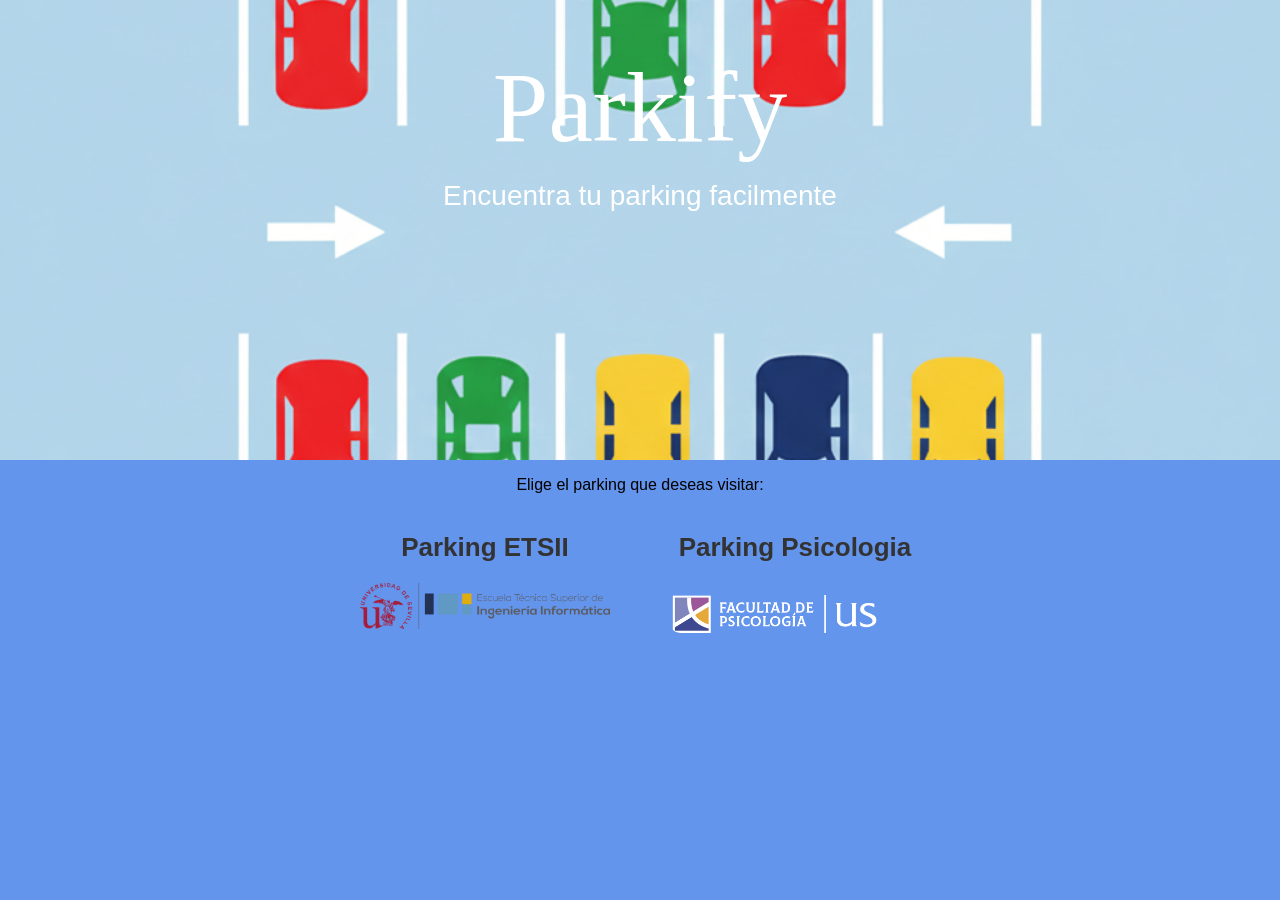
==== index.html @ 451e857e "Primer commit" ====
<!doctype HTML>
<html>

<head>
    <meta charset="utf-8">
    <meta name="viewport" content="width=device-width, initial-scale=1, shrink-to-fit=no">
    <link rel="icon" href="images/favicon.ico">
    
    <title>Parkify</title>
    
    <link rel="stylesheet" href="style.css">
</head>

<body>
     <header>
        <div class = "header-content">
            <div class = "textos-header">
                <h1> Parkify</h1>
                <p> Encuentra tu parking facilmente</p>
            </div>
        </div>
        
     </header>

    
    <p> Elige el parking que deseas visitar:</p>

    <div class= "columnas">

        <div class = "columna">
            <h2> Parking ETSII</h2>
            <a href = "index_etsii.html">
                <img src = "logo-ETSII-US-Horizontal-Color.png" class = "imagen" alt = "ETSII">
            </a>
        </div>

        <div class = "columna">
            <h2> Parking Psicologia</h2>
            <a href = "index_psicologia.html">
            <img src = "logo_facpsicologia_logos_neg.png" class = "imagen" alt = "Facultad Psicologia">
        </a>
        </div>

    </div>
    <script src = "app.js"></script>
</body>
</html>
---- style.css ----
body {
    font-family: Arial,sans-serif;
    text-align: center;
    background-color :cornflowerblue;
    margin: 0;
    padding: 0;
}

header{
    background-image: url(parking.png);
    background-size: cover;
    background-position: center;
    background-repeat: no-repeat;
    height: 40vh;
    color: white;
    padding: 50px 20px;
}

.header-content{
    display: flex;
    align-items: center;
    justify-content: center;
    gap:40 px;
    flex-direction: column;
    flex-wrap: wrap;
}

.textos-header h1{
    margin:0 ;
    font-size: 100px;
    font-family: 'Oswald';
    font-weight: 100;

}
.textos-header p {
    margin: 15px 0 0 0 ;
    font-size: 28px;
    font-family : Arial, Helvetica, sans-serif;

}

.columnas{
    display: flex;
    justify-content: center;
    gap:200 px;
    margin : 80 px 20px;
    flex-wrap: wrap;
}

.columna{
    display: flex;
    flex-direction: column;
    align-items: center;
    padding: 0 30px;
}

.columna h2{
    margin-bottom: 20px;
    font-size:26px;
    color:#333;
}
.imagen{
    width: 250px;
    height: auto;
    border-radius: 10px;
    cursor:pointer;
    transition: transform 0.2s;
}

.imagen:hover{
    transform: scale(1.05);
}
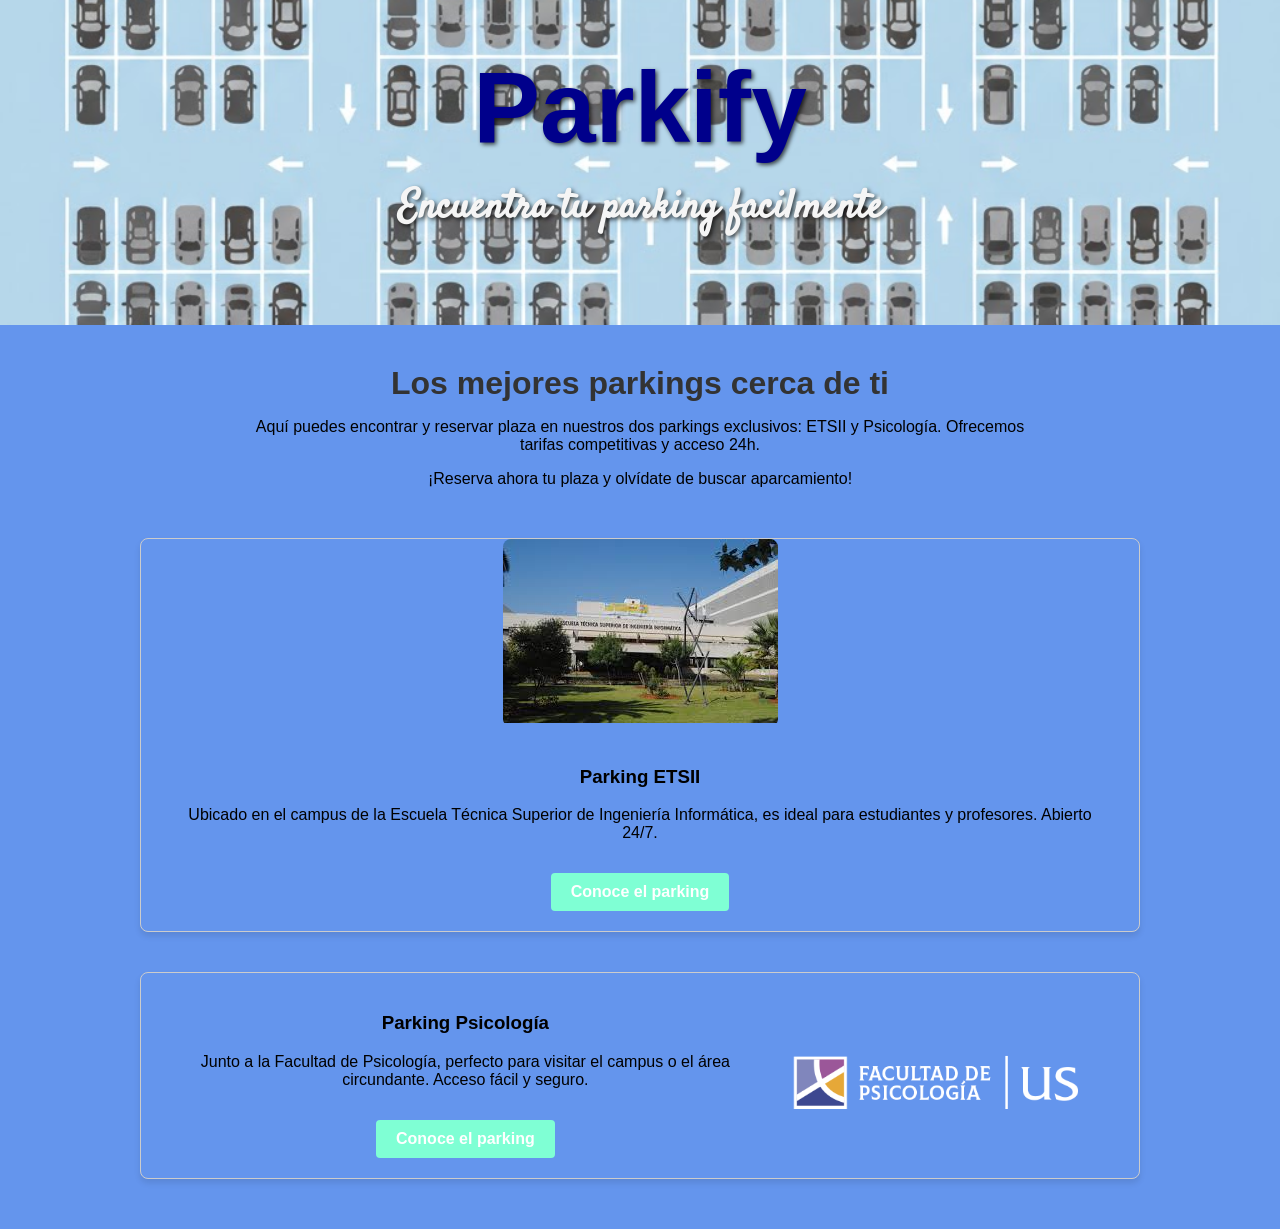
==== commit d4e7d38d: "commit 2" ====
--- a/index.html
+++ b/index.html
@@ -7,7 +7,7 @@
     <link rel="icon" href="images/favicon.ico">
     
     <title>Parkify</title>
-    
+    <link href="https://fonts.googleapis.com/css2?family=Satisfy&display=swap" rel="stylesheet">
     <link rel="stylesheet" href="style.css">
 </head>
 
@@ -22,26 +22,43 @@
         
      </header>
 
-    
-    <p> Elige el parking que deseas visitar:</p>
+    <main>
+        <section class="introduccion-parkings">
+            <h2>Los mejores parkings cerca de ti</h2>
+            <p>Aquí puedes encontrar y reservar plaza en nuestros dos parkings exclusivos: ETSII y Psicología. Ofrecemos tarifas competitivas y acceso 24h.</p>
+            <p>¡Reserva ahora tu plaza y olvídate de buscar aparcamiento!</p>
+        </section>
 
-    <div class= "columnas">
+        <section class="lista-parkings">
+            
+            <article class="parking-card">
 
-        <div class = "columna">
-            <h2> Parking ETSII</h2>
-            <a href = "index_etsii.html">
-                <img src = "logo-ETSII-US-Horizontal-Color.png" class = "imagen" alt = "ETSII">
-            </a>
-        </div>
+                <div class="card-imagen">
+                    <img src="etsii.jpeg" alt="Parking ETSII">
+                </div>
 
-        <div class = "columna">
-            <h2> Parking Psicologia</h2>
-            <a href = "index_psicologia.html">
-            <img src = "logo_facpsicologia_logos_neg.png" class = "imagen" alt = "Facultad Psicologia">
-        </a>
-        </div>
+                <div class="card-contenido">
 
-    </div>
+                    <h3>Parking ETSII</h3>
+                    <p>Ubicado en el campus de la Escuela Técnica Superior de Ingeniería Informática, es ideal para estudiantes y profesores. Abierto 24/7.</p>
+                    <a href="index_etsii.html" class="boton-parking">Conoce el parking</a>
+                    
+                </div>
+            </article>
+
+            <article class="parking-card">
+                <div class="card-imagen">
+                    <img src="logo_facpsicologia_logos_neg.png" alt="Parking Psicología">
+                </div>
+                <div class="card-contenido">
+                    <h3>Parking Psicología</h3>
+                    <p>Junto a la Facultad de Psicología, perfecto para visitar el campus o el área circundante. Acceso fácil y seguro.</p>
+                    <a href="index_psicologia.html" class="boton-parking">Conoce el parking</a>
+                </div>
+            </article>
+        
+        </section>
+    </main>
     <script src = "app.js"></script>
 </body>
 </html>
--- a/style.css
+++ b/style.css
@@ -7,12 +7,11 @@
 }
 
 header{
-    background-image: url(parking.png);
+    background-image: url(parkingfooto.jpg);
     background-size: cover;
     background-position: center;
     background-repeat: no-repeat;
-    height: 40vh;
-    color: white;
+    min-height: 25vh;
     padding: 50px 20px;
 }
 
@@ -20,7 +19,7 @@
     display: flex;
     align-items: center;
     justify-content: center;
-    gap:40 px;
+    gap:40px;
     flex-direction: column;
     flex-wrap: wrap;
 }
@@ -28,45 +27,95 @@
 .textos-header h1{
     margin:0 ;
     font-size: 100px;
-    font-family: 'Oswald';
-    font-weight: 100;
+    font-family: 'Franklin Gothic Heavy', 'Arial Black', 'Impact', sans-serif;
+    font-weight: 900;
+    color:darkblue;
+    text-shadow: 2px 2px 4px rgba(0, 0, 0, 0.7);
 
 }
 .textos-header p {
     margin: 15px 0 0 0 ;
-    font-size: 28px;
-    font-family : Arial, Helvetica, sans-serif;
+    font-size: 40px;
+    font-weight: 700;
+    text-shadow: 2px 2px 4px rgba(0, 0, 0, 0.7);
+    font-family: 'Satisfy', cursive;
+    color:whitesmoke;
 
 }
-
-.columnas{
-    display: flex;
-    justify-content: center;
-    gap:200 px;
-    margin : 80 px 20px;
-    flex-wrap: wrap;
+.introduccion-parkings {
+    max-width: 800px;
+    margin:40px auto;
+    text-align: center;
+    padding: 0 20px;
+}
+.introduccion-parkings h2 {
+    font-size: 2em;
+    margin-bottom: 10px;
+    color: #333; 
+}
+.lista-parkings {
+    grid-template-columns: repeat(auto-fit, minmax(400px, 1fr)); 
+    gap: 30px; 
+    max-width: 1000px; 
+    margin: 50px auto; 
+    padding: 0 20px;
 }
 
-.columna{
+.parking-card {
+    border: 1px solid #ccc;
+    border-radius: 8px;
+    overflow: hidden;
+    margin-bottom: 40px;
+    box-shadow: 0 4px 6px rgba(0, 0, 0, 0.1); 
     display: flex;
+    align-items: center; 
     flex-direction: column;
-    align-items: center;
-    padding: 0 30px;
+    flex-wrap: nowrap; 
+}
+.parking-card:nth-child(even) { 
+    flex-direction: row-reverse; /* Invierte el orden: Imagen a la derecha */
 }
 
-.columna h2{
-    margin-bottom: 20px;
-    font-size:26px;
-    color:#333;
+.card-imagen {
+    flex: 0 0 35%; /* Ocupa el 35% del ancho */
+    max-height: 250px; 
+    overflow: hidden;
+    border-radius: 8px;
 }
-.imagen{
-    width: 250px;
-    height: auto;
-    border-radius: 10px;
-    cursor:pointer;
-    transition: transform 0.2s;
+.card-imagen img {
+    width: 100%;
+    height: 100%;
+    object-fit: cover; 
+    display: box;
+}
+.card-contenido {
+    flex: 1; 
+    padding: 20px 30px;
 }
 
-.imagen:hover{
-    transform: scale(1.05);
-}+.card-contenido img {
+    /* Limita la altura de CUALQUIER imagen que esté en el bloque de texto */
+    max-height: 80px; 
+    width: auto;
+    /* Los convierte a elementos en línea para que no rompan el texto */
+    display: inline-block; 
+    vertical-align: middle;
+    margin-right: 10px;
+}
+
+.boton-parking {
+    display: inline-block;
+    background-color: aquamarine;
+    color: white;
+    padding: 10px 20px;
+    text-decoration: none;
+    border-radius: 4px;
+    margin-top: 15px;
+    font-weight: bold;
+    transition: background-color 0.3s;
+}
+
+.boton-parking:hover {
+    background-color: #689F38; /* Efecto hover */
+}
+
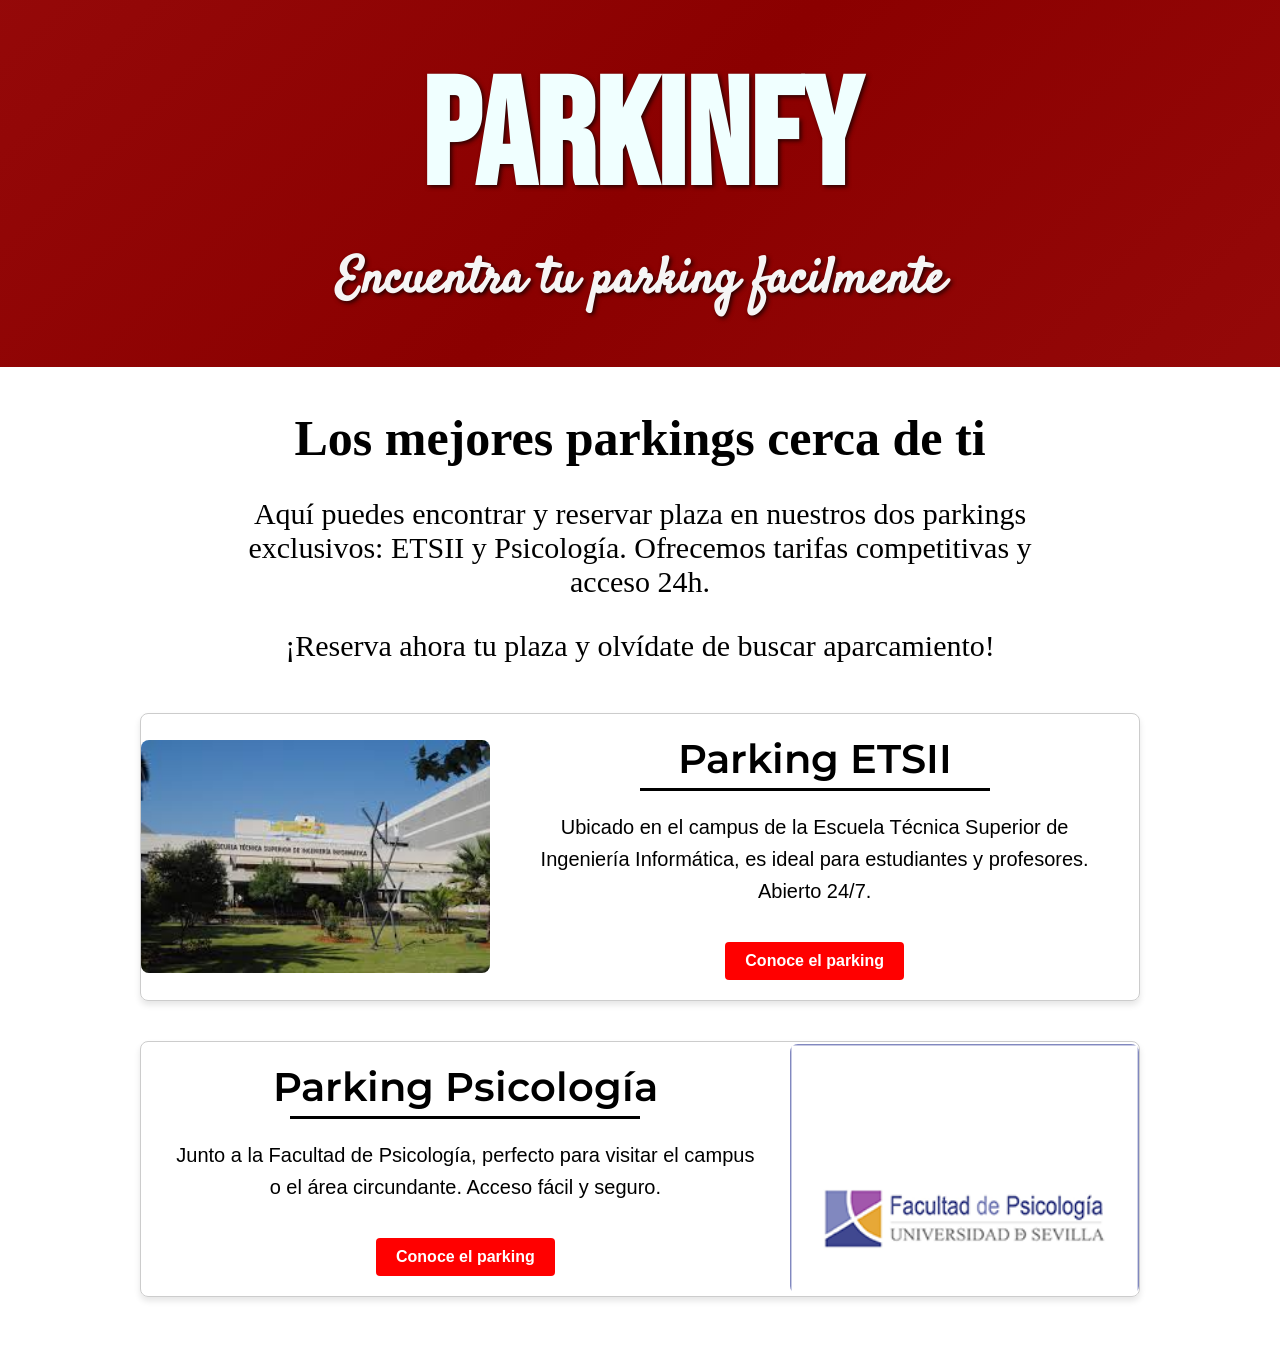
==== commit c17fd5c1: "commit 3" ====
--- a/index.html
+++ b/index.html
@@ -4,10 +4,20 @@
 <head>
     <meta charset="utf-8">
     <meta name="viewport" content="width=device-width, initial-scale=1, shrink-to-fit=no">
-    <link rel="icon" href="images/favicon.ico">
-    
     <title>Parkify</title>
+    <title>Parkify</title>
+
+    <link rel="icon" type="image/png" href="imagenes/coche3.png">
+
+    <link rel="apple-touch-icon" href="images/tu_logo_180.png">
+
     <link href="https://fonts.googleapis.com/css2?family=Satisfy&display=swap" rel="stylesheet">
+    <link rel="preconnect" href="https://fonts.googleapis.com">
+    <link rel="preconnect" href="https://fonts.gstatic.com" crossorigin>
+    <link href="https://fonts.googleapis.com/css2?family=Bebas+Neue&display=swap" rel="stylesheet"> 
+    <link rel="preconnect" href="https://fonts.googleapis.com">
+    <link rel="preconnect" href="https://fonts.gstatic.com" crossorigin>
+    <link href="https://fonts.googleapis.com/css2?family=Montserrat:wght@400;600&display=swap" rel="stylesheet">
     <link rel="stylesheet" href="style.css">
 </head>
 
@@ -15,7 +25,7 @@
      <header>
         <div class = "header-content">
             <div class = "textos-header">
-                <h1> Parkify</h1>
+                <h1> Parkinfy</h1>
                 <p> Encuentra tu parking facilmente</p>
             </div>
         </div>
@@ -34,7 +44,7 @@
             <article class="parking-card">
 
                 <div class="card-imagen">
-                    <img src="etsii.jpeg" alt="Parking ETSII">
+                    <img src="imagenes/etsii.jpeg" alt="Parking ETSII">
                 </div>
 
                 <div class="card-contenido">
@@ -42,13 +52,13 @@
                     <h3>Parking ETSII</h3>
                     <p>Ubicado en el campus de la Escuela Técnica Superior de Ingeniería Informática, es ideal para estudiantes y profesores. Abierto 24/7.</p>
                     <a href="index_etsii.html" class="boton-parking">Conoce el parking</a>
-                    
+
                 </div>
             </article>
 
             <article class="parking-card">
                 <div class="card-imagen">
-                    <img src="logo_facpsicologia_logos_neg.png" alt="Parking Psicología">
+                    <img src="imagenes/psicologia.png" alt="Parking Psicología">
                 </div>
                 <div class="card-contenido">
                     <h3>Parking Psicología</h3>
--- a/style.css
+++ b/style.css
@@ -1,20 +1,30 @@
 body {
     font-family: Arial,sans-serif;
     text-align: center;
-    background-color :cornflowerblue;
+    background-color : white;
     margin: 0;
     padding: 0;
 }
 
 header{
-    background-image: url(parkingfooto.jpg);
-    background-size: cover;
+    background: linear-gradient(-45deg, #B22222, #8B0000, #B22222);
+    background-size: 400% 400%; 
+    animation: HeaderGradient 15s ease infinite; 
     background-position: center;
     background-repeat: no-repeat;
     min-height: 25vh;
     padding: 50px 20px;
 }
 
+@keyframes HeaderGradient {
+    0% { background-position: 0% 50%; }
+    50% { background-position: 100% 50%; }
+    100% { background-position: 0% 50%; }
+}
+@keyframes TitleZoom {
+    0% { transform: scale(0.9); opacity: 0; }
+    100% { transform: scale(1); opacity: 1; }
+}
 .header-content{
     display: flex;
     align-items: center;
@@ -26,20 +36,21 @@
 
 .textos-header h1{
     margin:0 ;
-    font-size: 100px;
-    font-family: 'Franklin Gothic Heavy', 'Arial Black', 'Impact', sans-serif;
-    font-weight: 900;
-    color:darkblue;
+    font-size: 150px;
+    font-family: 'Bebas Neue', sans-serif;
+    font-weight: 800;
+    color: azure;
     text-shadow: 2px 2px 4px rgba(0, 0, 0, 0.7);
-
+    animation: TitleZoom 1s ease-out forwards;
 }
 .textos-header p {
     margin: 15px 0 0 0 ;
-    font-size: 40px;
+    font-size: 50px;
     font-weight: 700;
     text-shadow: 2px 2px 4px rgba(0, 0, 0, 0.7);
     font-family: 'Satisfy', cursive;
     color:whitesmoke;
+    animation: TitleZoom 1s ease-out forwards;
 
 }
 .introduccion-parkings {
@@ -49,13 +60,20 @@
     padding: 0 20px;
 }
 .introduccion-parkings h2 {
-    font-size: 2em;
+    font-size: 50px;
     margin-bottom: 10px;
-    color: #333; 
+    color: black;
+    font-family: 'Calibri', cursive; 
 }
+.introduccion-parkings p {
+    font-size: 30px;
+    margin-bottom: 10px;
+    color: black; 
+    font-family: 'Calibri', cursive;
+}
+
 .lista-parkings {
-    grid-template-columns: repeat(auto-fit, minmax(400px, 1fr)); 
-    gap: 30px; 
+
     max-width: 1000px; 
     margin: 50px auto; 
     padding: 0 20px;
@@ -69,9 +87,14 @@
     box-shadow: 0 4px 6px rgba(0, 0, 0, 0.1); 
     display: flex;
     align-items: center; 
-    flex-direction: column;
-    flex-wrap: nowrap; 
+    flex-direction: row;
+    transition: transform 0.3s ease, box-shadow 0.3s ease;
 }
+.parking-card:hover {
+    transform: translateY(-5px); 
+    box-shadow: 0 15px 30px rgba(0, 0, 0, 0.2); 
+}
+
 .parking-card:nth-child(even) { 
     flex-direction: row-reverse; /* Invierte el orden: Imagen a la derecha */
 }
@@ -81,18 +104,42 @@
     max-height: 250px; 
     overflow: hidden;
     border-radius: 8px;
+    min-height: 200px;
 }
 .card-imagen img {
     width: 100%;
     height: 100%;
     object-fit: cover; 
-    display: box;
+    display: block;
 }
 .card-contenido {
     flex: 1; 
     padding: 20px 30px;
+    text-align: center;
 }
-
+.card-contenido h3 {
+    font-size: 40px;
+    margin-top: 0;
+    position: relative; 
+    margin-bottom: 15px;
+    font-weight: 600;
+    color: black;
+    font-family: 'Montserrat', sans-serif; 
+}
+.card-contenido h3::after{
+    content: "";
+    display: block;
+    width: 350px ;
+    height: 3px;
+    background-color: black;
+    margin: 5px auto 0 auto;
+}
+.card-contenido p {
+    font-size: 20px;
+    line-height: 1.6; 
+    color: black;
+    margin-bottom: 20px;
+}
 .card-contenido img {
     /* Limita la altura de CUALQUIER imagen que esté en el bloque de texto */
     max-height: 80px; 
@@ -105,7 +152,7 @@
 
 .boton-parking {
     display: inline-block;
-    background-color: aquamarine;
+    background-color: red;
     color: white;
     padding: 10px 20px;
     text-decoration: none;
@@ -116,6 +163,6 @@
 }
 
 .boton-parking:hover {
-    background-color: #689F38; /* Efecto hover */
+    background-color: rgb(127, 31, 31); /* Efecto hover */
 }
 
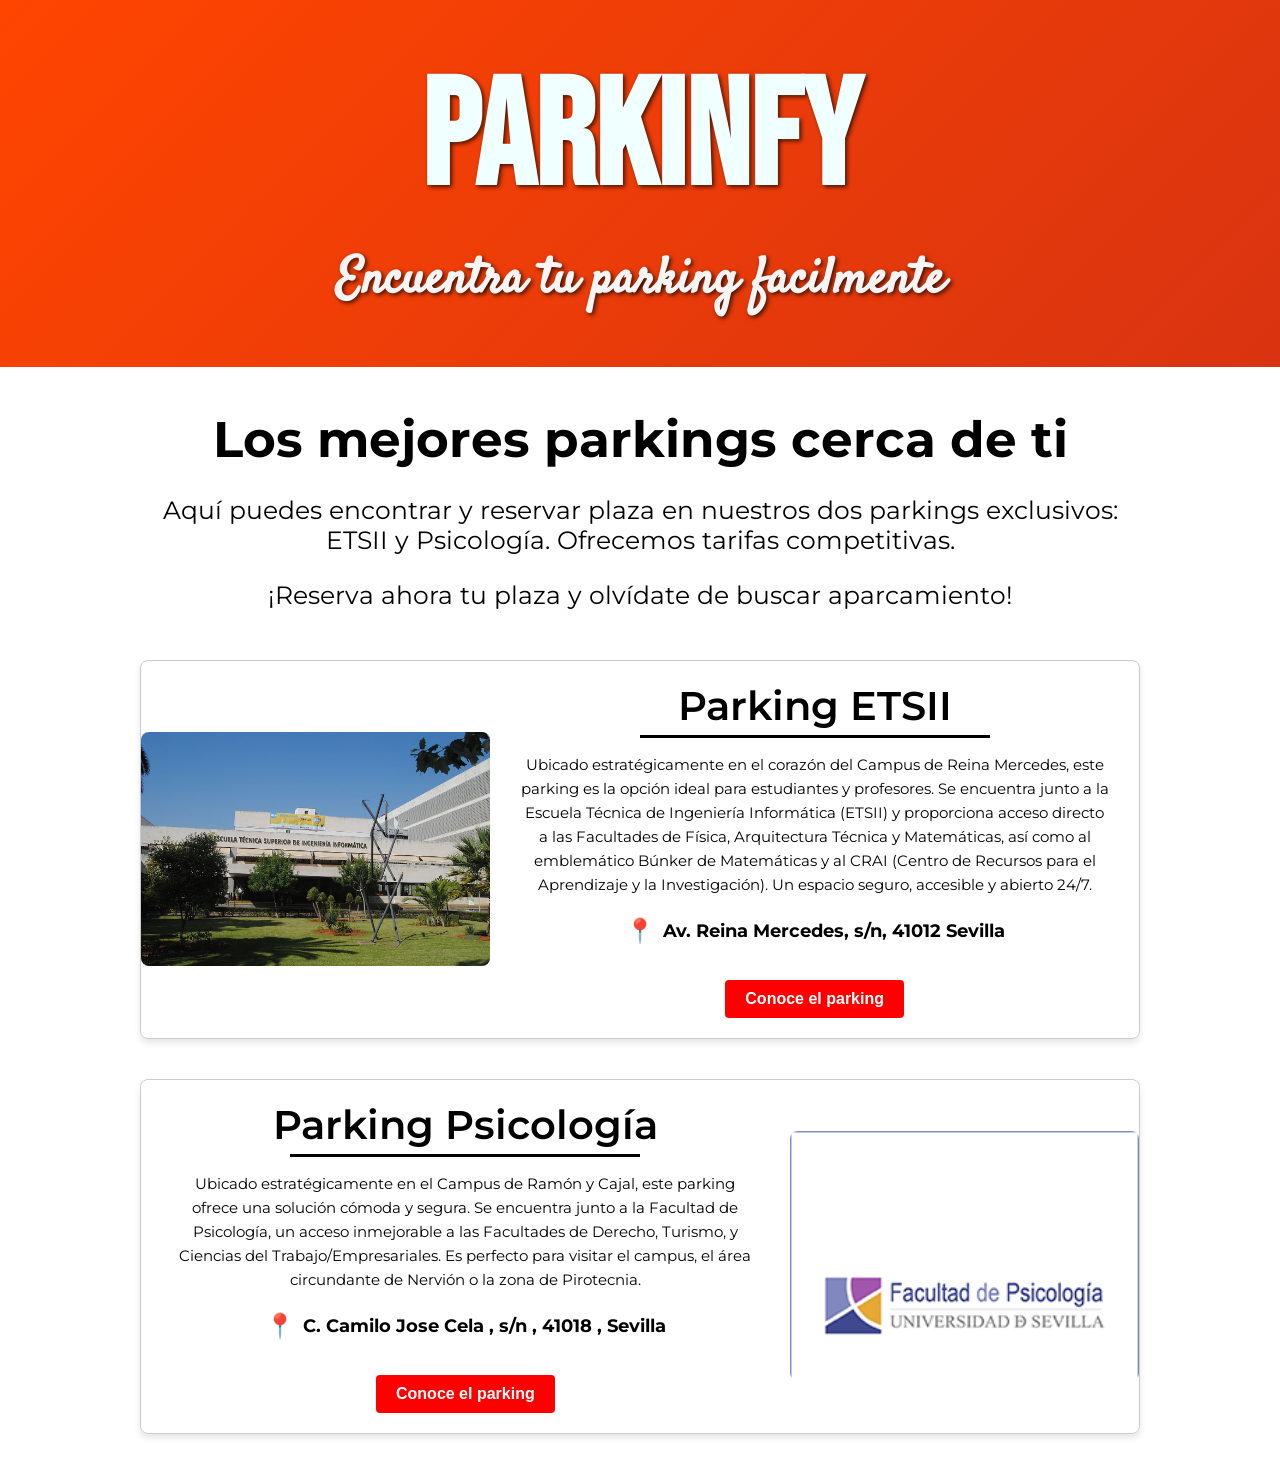
==== commit c9a903fe: "commit4" ====
--- a/index.html
+++ b/index.html
@@ -35,7 +35,7 @@
     <main>
         <section class="introduccion-parkings">
             <h2>Los mejores parkings cerca de ti</h2>
-            <p>Aquí puedes encontrar y reservar plaza en nuestros dos parkings exclusivos: ETSII y Psicología. Ofrecemos tarifas competitivas y acceso 24h.</p>
+            <p>Aquí puedes encontrar y reservar plaza en nuestros dos parkings exclusivos: ETSII y Psicología. Ofrecemos tarifas competitivas.</p>
             <p>¡Reserva ahora tu plaza y olvídate de buscar aparcamiento!</p>
         </section>
 
@@ -44,13 +44,18 @@
             <article class="parking-card">
 
                 <div class="card-imagen">
-                    <img src="imagenes/etsii.jpeg" alt="Parking ETSII">
+                    <img src="imagenes/etsii.jpg" alt="Parking ETSII">
                 </div>
 
                 <div class="card-contenido">
 
                     <h3>Parking ETSII</h3>
-                    <p>Ubicado en el campus de la Escuela Técnica Superior de Ingeniería Informática, es ideal para estudiantes y profesores. Abierto 24/7.</p>
+                    <p>Ubicado estratégicamente en el corazón del Campus de Reina Mercedes, este parking es la opción ideal para estudiantes y profesores. Se encuentra junto a la Escuela Técnica <Superior>
+                    <n>de Ingeniería Informática (ETSII) y proporciona acceso directo a las Facultades de Física, Arquitectura Técnica y Matemáticas, así como al emblemático Búnker de Matemáticas y al CRAI (Centro de Recursos para el Aprendizaje y la Investigación). Un espacio seguro, accesible y abierto 24/7.</p></n> 
+                    <div class="parking-ubicacion">
+                        <span class="icono-chincheta" role="img" aria-label="Chincheta">📍</span>
+                        <span class="direccion">Av. Reina Mercedes, s/n, 41012 Sevilla</span>
+                    </div>
                     <a href="index_etsii.html" class="boton-parking">Conoce el parking</a>
 
                 </div>
@@ -62,7 +67,12 @@
                 </div>
                 <div class="card-contenido">
                     <h3>Parking Psicología</h3>
-                    <p>Junto a la Facultad de Psicología, perfecto para visitar el campus o el área circundante. Acceso fácil y seguro.</p>
+                    <p>Ubicado estratégicamente en el Campus de Ramón y Cajal, este parking ofrece una solución cómoda y segura. Se encuentra junto a la Facultad de Psicología, 
+                        <n> un acceso inmejorable a las Facultades de Derecho, Turismo, y Ciencias del Trabajo/Empresariales. Es perfecto para visitar el campus, el área circundante de Nervión o la zona de Pirotecnia.</p><n>
+                <div class="parking-ubicacion">
+                    <span class="icono-chincheta" role="img" aria-label="Chincheta">📍</span>
+                    <span class="direccion">C. Camilo Jose Cela , s/n , 41018 , Sevilla</span>
+                </div>
                     <a href="index_psicologia.html" class="boton-parking">Conoce el parking</a>
                 </div>
             </article>
--- a/style.css
+++ b/style.css
@@ -5,12 +5,12 @@
     margin: 0;
     padding: 0;
 }
+/*CABECERA*/
 
 header{
-    background: linear-gradient(-45deg, #B22222, #8B0000, #B22222);
-    background-size: 400% 400%; 
+    background: linear-gradient(-45deg, #B22222, #8B0000, #B22222, #FF4500);
+    background-size: 600% 600%; 
     animation: HeaderGradient 15s ease infinite; 
-    background-position: center;
     background-repeat: no-repeat;
     min-height: 25vh;
     padding: 50px 20px;
@@ -53,8 +53,11 @@
     animation: TitleZoom 1s ease-out forwards;
 
 }
+
+/*INTRODUCCION*/
+
 .introduccion-parkings {
-    max-width: 800px;
+    max-width: 1000px;
     margin:40px auto;
     text-align: center;
     padding: 0 20px;
@@ -63,14 +66,17 @@
     font-size: 50px;
     margin-bottom: 10px;
     color: black;
-    font-family: 'Calibri', cursive; 
+    font-family: 'Montserrat', sans-serif; 
 }
 .introduccion-parkings p {
-    font-size: 30px;
+    font-size: 25px;
     margin-bottom: 10px;
     color: black; 
-    font-family: 'Calibri', cursive;
+    font-family: 'Montserrat', sans-serif; 
 }
+
+
+/*Tarjetas parking*/
 
 .lista-parkings {
 
@@ -112,6 +118,7 @@
     object-fit: cover; 
     display: block;
 }
+
 .card-contenido {
     flex: 1; 
     padding: 20px 30px;
@@ -135,14 +142,35 @@
     margin: 5px auto 0 auto;
 }
 .card-contenido p {
-    font-size: 20px;
+    font-size: 15px;
     line-height: 1.6; 
     color: black;
     margin-bottom: 20px;
+    font-family: 'Montserrat', sans-serif; 
 }
+.parking-ubicacion {
+    font-size: 18px; 
+    margin: 10px 0 20px 0;
+    color: black;
+    display: flex; 
+    justify-content: center;
+    align-items: center;
+}
+
+.parking-ubicacion .icono-chincheta {
+    font-size: 24px; 
+    margin-right: 8px; 
+}
+
+.parking-ubicacion .direccion {
+    font-weight: 500;
+    font-family: 'Montserrat', sans-serif; 
+    font-weight: bold;
+}
+
 .card-contenido img {
     /* Limita la altura de CUALQUIER imagen que esté en el bloque de texto */
-    max-height: 80px; 
+    max-height: 100px; 
     width: auto;
     /* Los convierte a elementos en línea para que no rompan el texto */
     display: inline-block; 
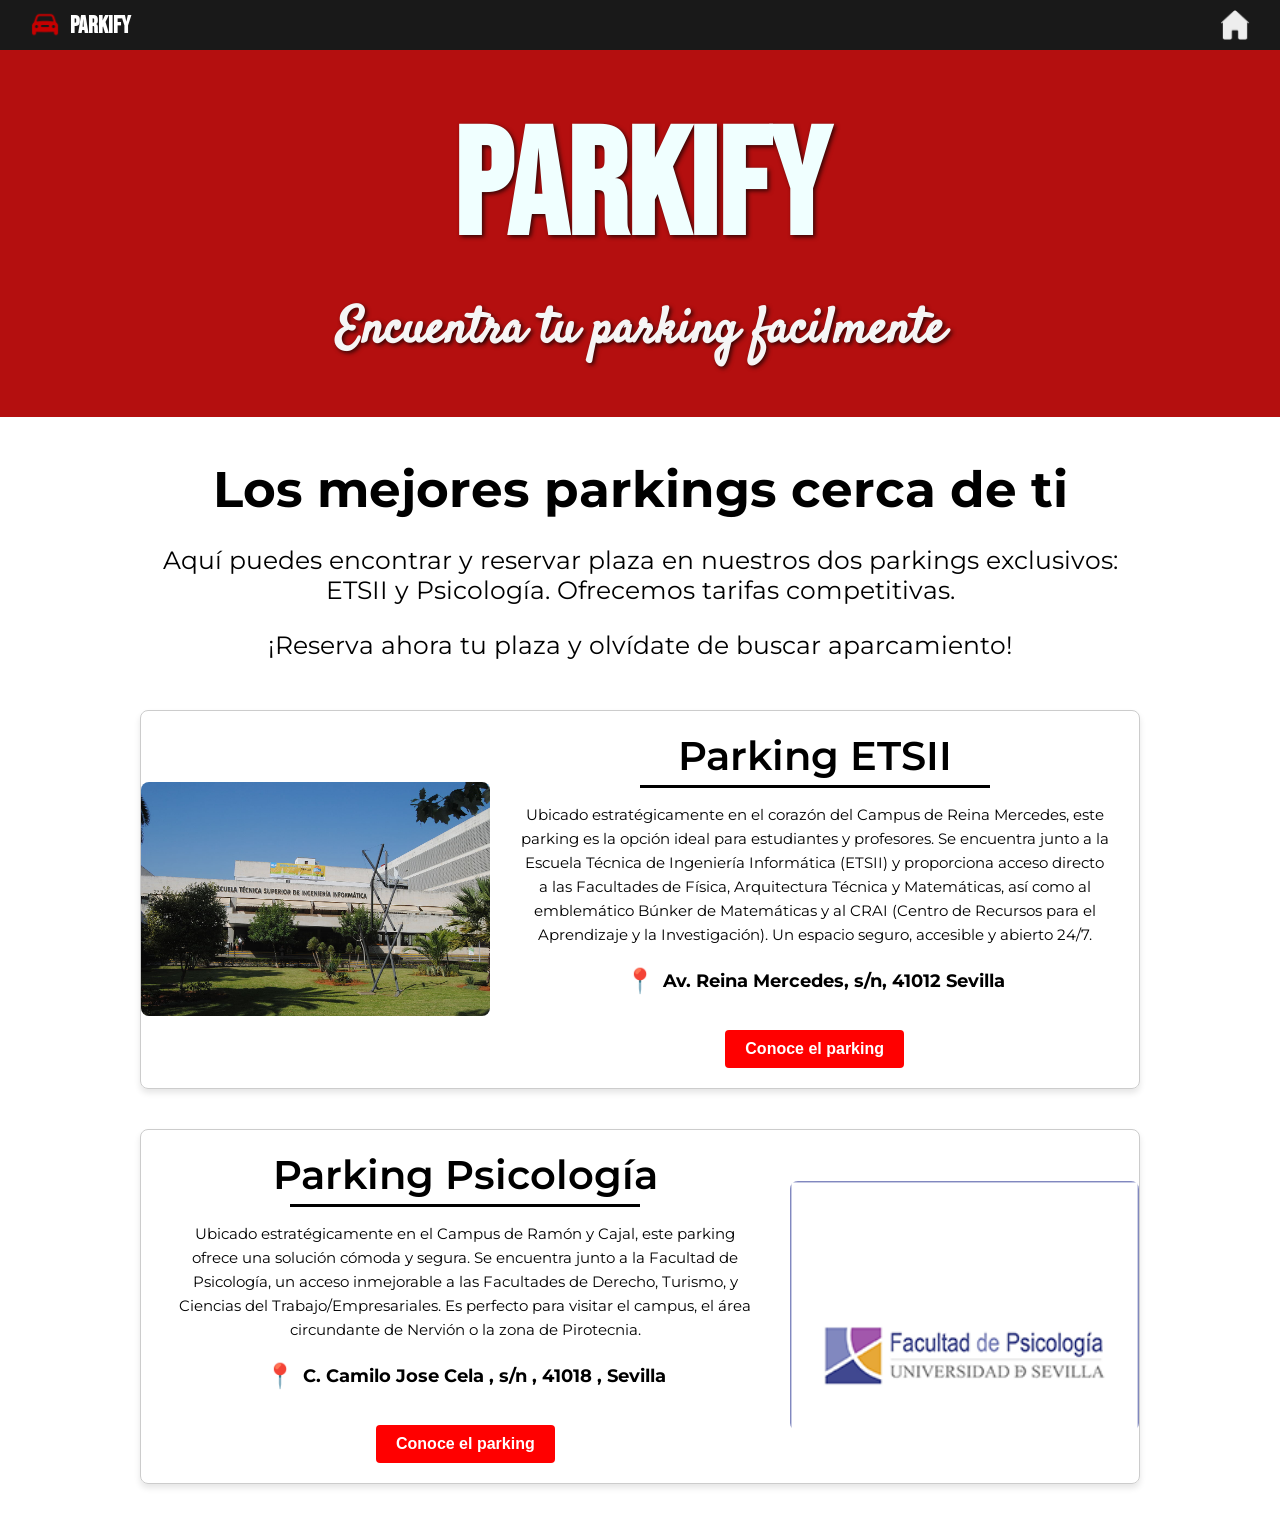
==== commit 03845cf0: "commit5" ====
--- a/index.html
+++ b/index.html
@@ -7,7 +7,7 @@
     <title>Parkify</title>
     <title>Parkify</title>
 
-    <link rel="icon" type="image/png" href="imagenes/coche3.png">
+    <link rel="icon" type="image/png" href="imagenes/coche.png">
 
     <link rel="apple-touch-icon" href="images/tu_logo_180.png">
 
@@ -22,10 +22,21 @@
 </head>
 
 <body>
+
+    <div class="barra-sitio-simple">
+        <a href="index.html" class="logo-link">
+            <img src="imagenes/coche.png" alt="Logo Parkify" class="logo-pequeno">
+            <span class="nombre-sitio">Parkify</span>
+        </a>
+        <a href="index.html" class="enlace-casa">
+            <img src="imagenes/lococasa2.png" alt="Inicio" class="icono-casa-img">
+        </a>
+    </div>
+
      <header>
         <div class = "header-content">
             <div class = "textos-header">
-                <h1> Parkinfy</h1>
+                <h1> Parkify</h1>
                 <p> Encuentra tu parking facilmente</p>
             </div>
         </div>
--- a/style.css
+++ b/style.css
@@ -5,10 +5,65 @@
     margin: 0;
     padding: 0;
 }
+/* Cabecera GLOBAL*/
+
+.barra-sitio-simple {
+    background-color: rgba(0, 0, 0, 0.9); /* Fondo casi negro para contraste */
+    padding: 10px 30px; /* Un poco de espacio arriba/abajo y a los lados */
+    display: flex; /* Activa Flexbox */
+    align-items: center; /* Alinea verticalmente el logo y el texto */
+    position: sticky; 
+    top: 0;
+    z-index: 1000;
+    justify-content: space-between; 
+}
+
+.barra-sitio-simple .logo-link {
+    display: flex;
+    align-items: center;
+    text-decoration: none; 
+}
+
+.barra-sitio-simple .logo-pequeno {
+    height: 30px; 
+    width: auto;
+    margin-right: 10px;
+}
+
+.barra-sitio-simple .nombre-sitio {
+    font-size: 24px;
+    font-weight: bold;
+    color: white; 
+    font-family: 'Bebas Neue', sans-serif; 
+}
+.enlace-casa {
+    display: flex;
+    align-items: center;
+    font-size: 24px; 
+    text-decoration: none;
+    color: white; 
+    transition: color 0.3s;
+}
+
+.enlace-casa:hover {
+    color: #FF4500; 
+}
+.enlace-casa .icono-casa-img {
+    height: 30px; /* Ajusta este valor para el tamaño deseado (igual que el logo del coche) */
+    width: auto; /* Mantiene la proporción de la imagen */
+    transition: transform 0.3s ease; /* Efecto de transición para el hover */
+}
+
+.enlace-casa:hover .icono-casa-img {
+    transform: scale(1.1); /* Ligeramente más grande al pasar el ratón */
+    /* Puedes añadir también un filtro si la imagen lo permite, por ejemplo: */
+    /* filter: brightness(1.2); */ 
+}
+
 /*CABECERA*/
 
 header{
-    background: linear-gradient(-45deg, #B22222, #8B0000, #B22222, #FF4500);
+    background-color: rgb(180, 15, 15);
     background-size: 600% 600%; 
     animation: HeaderGradient 15s ease infinite; 
     background-repeat: no-repeat;
@@ -192,5 +247,4 @@
 
 .boton-parking:hover {
     background-color: rgb(127, 31, 31); /* Efecto hover */
-}
-
+}
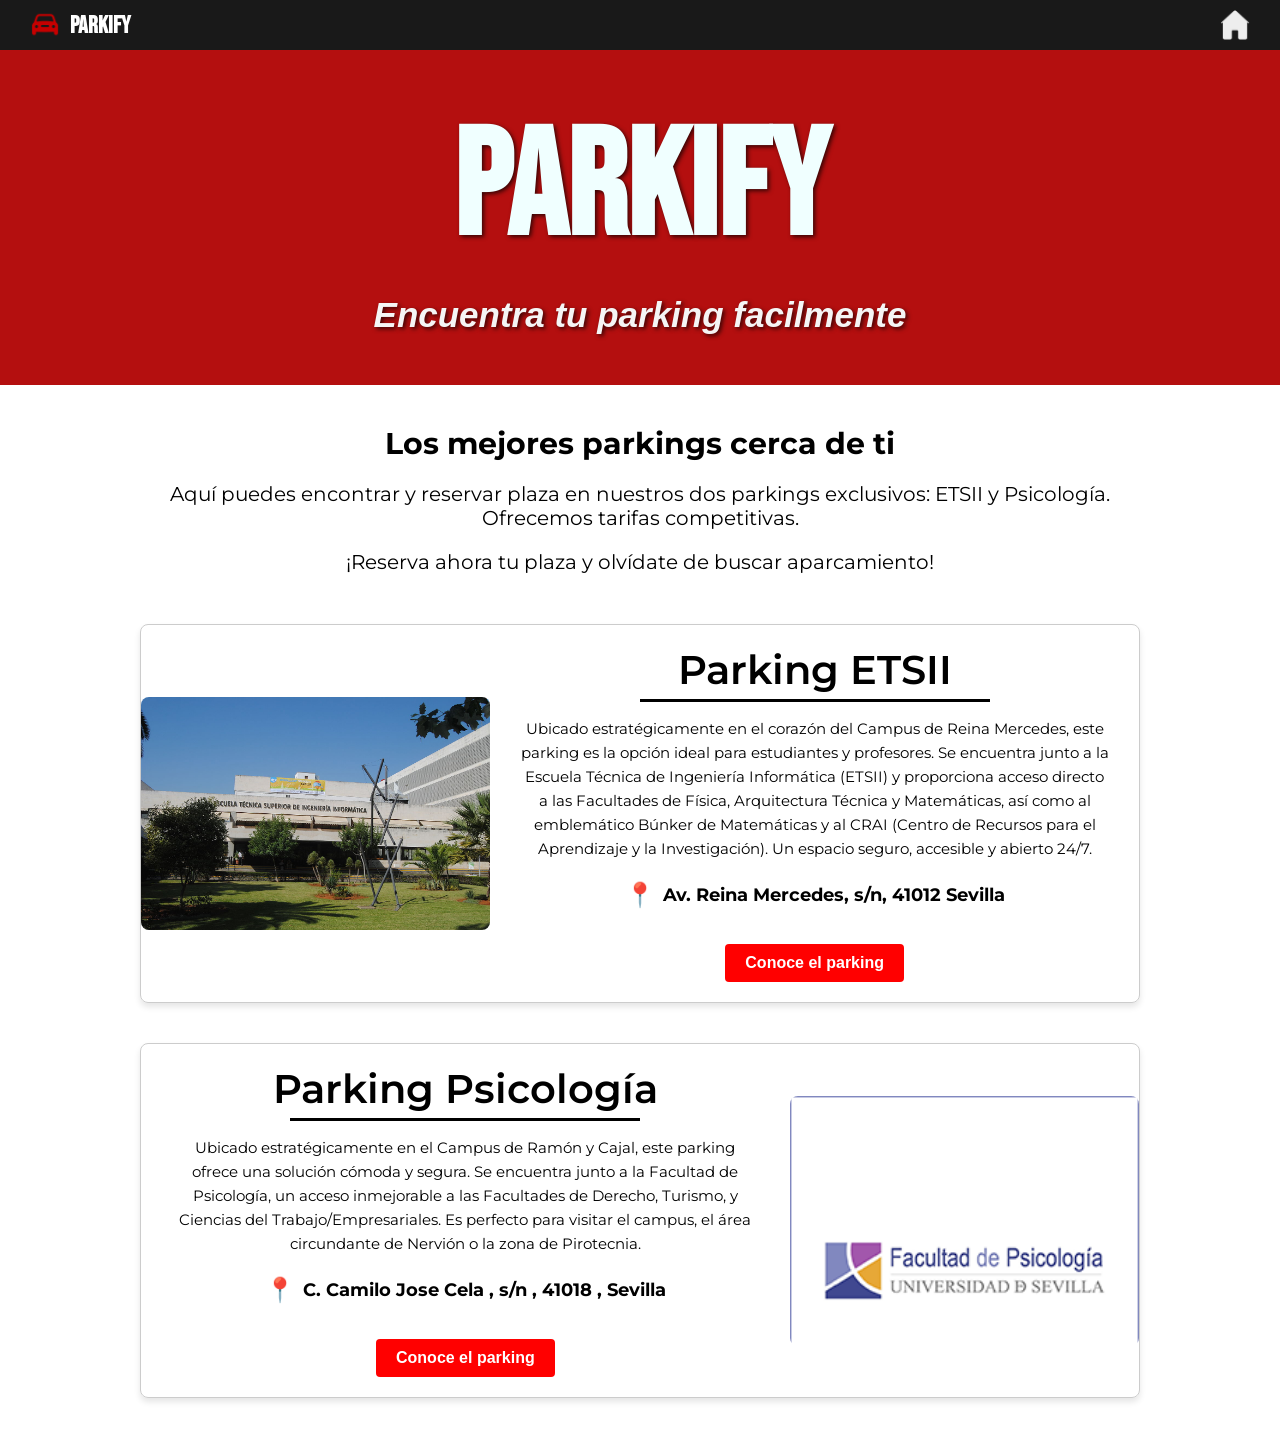
==== commit 0554f3d4: "commit 6" ====
--- a/index.html
+++ b/index.html
@@ -33,7 +33,7 @@
         </a>
     </div>
 
-     <header>
+     <header class ="cabecera-principal">
         <div class = "header-content">
             <div class = "textos-header">
                 <h1> Parkify</h1>
--- a/style.css
+++ b/style.css
@@ -62,12 +62,12 @@
 
 /*CABECERA*/
 
-header{
+.cabecera-principal{
     background-color: rgb(180, 15, 15);
     background-size: 600% 600%; 
     animation: HeaderGradient 15s ease infinite; 
     background-repeat: no-repeat;
-    min-height: 25vh;
+    min-height: 25vh; /* ESTO MANTIENE EL HEADER GRANDE AQUÍ */
     padding: 50px 20px;
 }
 
@@ -100,10 +100,11 @@
 }
 .textos-header p {
     margin: 15px 0 0 0 ;
-    font-size: 50px;
+    font-size: 35px;
     font-weight: 700;
     text-shadow: 2px 2px 4px rgba(0, 0, 0, 0.7);
-    font-family: 'Satisfy', cursive;
+    font-family: 'Montserrat', sans-serif;
+    font-style: italic; 
     color:whitesmoke;
     animation: TitleZoom 1s ease-out forwards;
 
@@ -118,13 +119,13 @@
     padding: 0 20px;
 }
 .introduccion-parkings h2 {
-    font-size: 50px;
+    font-size: 30px;
     margin-bottom: 10px;
     color: black;
     font-family: 'Montserrat', sans-serif; 
 }
 .introduccion-parkings p {
-    font-size: 25px;
+    font-size: 20px;
     margin-bottom: 10px;
     color: black; 
     font-family: 'Montserrat', sans-serif; 
